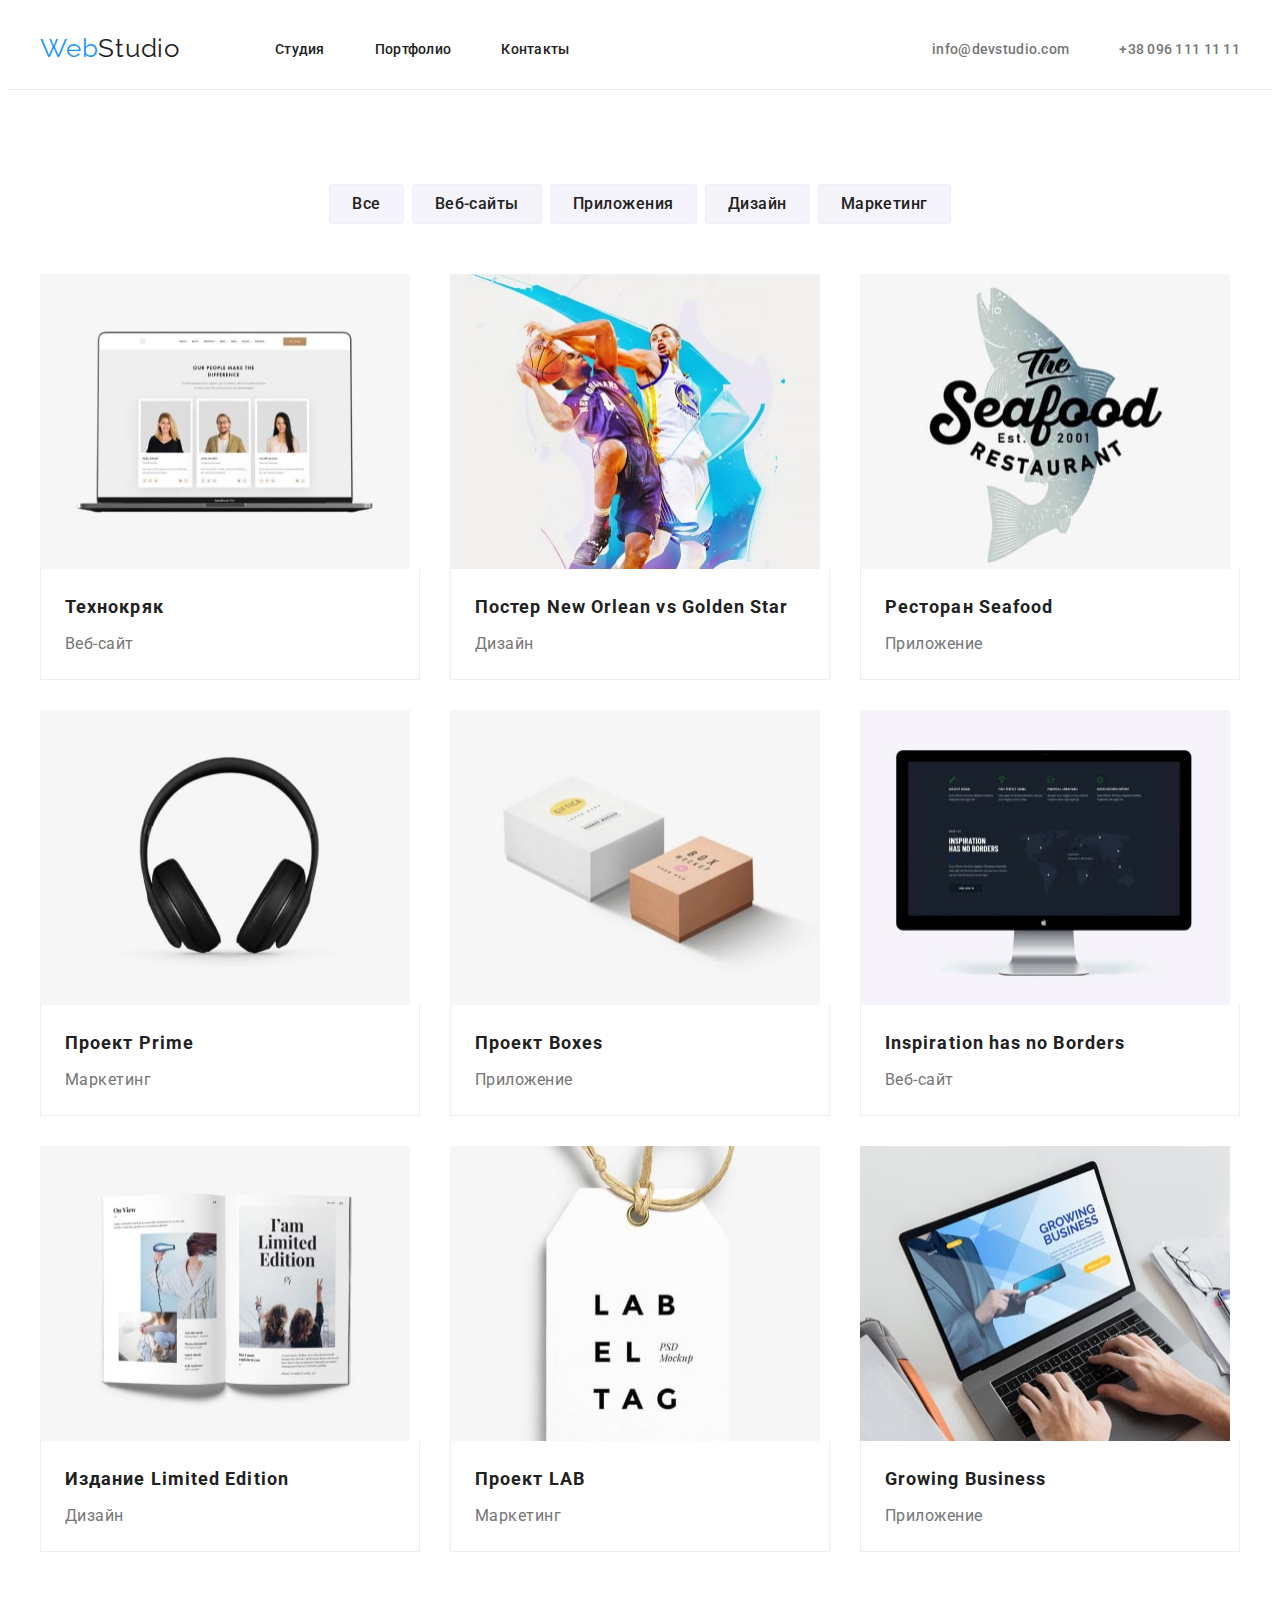
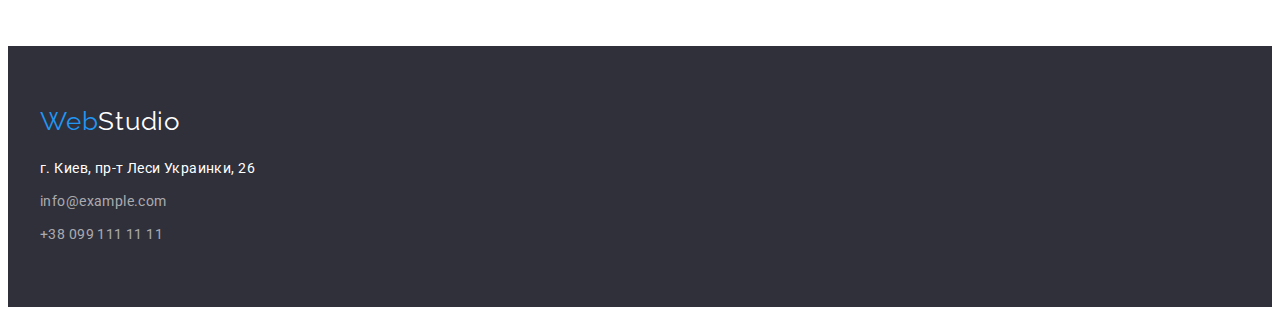
==== portfolio.html @ 19b89ba7 "Домашка 4. Начало" ====
<!DOCTYPE html>
<!--Главная 3-->
<html lang="ru">
<head>
    <meta charset="UTF-8">
    <meta http-equiv="X-UA-Compatible" content="IE=edge">
    <meta name="viewport" content="width=device-width, initial-scale=1.0">
    <title>Document</title>
    <link rel="preconnect" href="https://fonts.googleapis.com">
    <link rel="preconnect" href="https://fonts.gstatic.com" crossorigin>
    <link href="https://fonts.googleapis.com/css2?family=Raleway:wght@700&family=Roboto:wght@400;500;700;900&display=swap" rel="stylesheet">
    <link rel="stylesheet" href="https://cdnjs.cloudflare.com/ajax/libs/modern-normalize/1.1.0/modern-normalize.min.css" integrity="sha512-wpPYUAdjBVSE4KJnH1VR1HeZfpl1ub8YT/NKx4PuQ5NmX2tKuGu6U/JRp5y+Y8XG2tV+wKQpNHVUX03MfMFn9Q==" crossorigin="anonymous" referrerpolicy="no-referrer" />
    <link rel="stylesheet" href="./css/style.css"/>
</head>  
<body>
    <header class="header">
        <div class="container header-container">
            <!-- section-nav -->
            <nav class="header-nav">
                <a href="./index.html" lang="en" class="logo link">Web<span class="logo-black">Studio</span></a>
                <ul class="header-list list">
                    <li class="header-item">
                        <a class="header-link link" href="">Студия</a></li>
                    <li class="header-item">
                        <a class="header-link link" href="./portfolio.html">Портфолио</a></li>
                    <li class="header-item">
                        <a class="header-link link" href="">Контакты</a></li>
                </ul>
            </nav>
            <ul class="header-contacts list">
                <li><a class="header-mail link" href="mailto:info@devstudio.com">info@devstudio.com</a></li>
                <li><a class="header-phone link" href="tel:+380961111111">+38 096 111 11 11</a></li>
            </ul>
        </div>
           
        
    </header>
    <main>
        <section class="works section">
            <div class="container works-section">
                <h1 class="works-title visually-hidden">Наши работы</h1>
                <ul class="works-filters list">
                <li class="works-filter"><button type="button" class="work-button">Все</button></li>
                <li class="works-filter"><button type="button" class="work-button">Веб-сайты</button></li>
                <li class="works-filter"><button type="button" class="work-button">Приложения</button></li>
                <li class="works-filter"><button type="button" class="work-button">Дизайн</button></li>
                <li class="works-filter"><button type="button" class="work-button">Маркетинг</button></li>
            </ul>
            <ul class="works-list list">
                <li class="works-item">
                    <img src="./images/our-work/work1.jpg" alt="Три сотрудника" width="370" height="295">
                    <div class="work-signature">
                        <h2 class="works-project">Технокряк</h2>
                        <p class="works-discription">Веб-сайт</p>
                    </div>
                </li>
                <li class="works-item">
                    <img src="./images/our-work/work2.jpg" alt="Два баскетболиста" width="370" height="295">
                    <div class="work-signature">
                        <h2 class="works-project">Постер <span lang="en">New Orlean vs Golden Star</span></h2>
                        <p class="works-discription">Дизайн</p>
                    </div>
                </li>
                <li class="works-item">
                    <img src="./images/our-work/work3.jpg" alt="Реклама Морская еда - нарисован лосось" width="370" height="295">
                    <div class="work-signature">
                        <h2 class="works-project">Ресторан <span lang="en">Seafood</span></h2>
                        <p class="works-discription">Приложение</p>
                    </div>
                </li>
                <li class="works-item">
                    <img src="./images/our-work/work4.jpg" alt="Наушники" width="370" height="295">
                    <div class="work-signature">
                        <h2 class="works-project">Проект <span lang="en"></span>Prime</h2>
                        <p class="works-discription">Маркетинг</p>
                    </div>
                </li>
                <li class="works-item">
                    <img src="./images/our-work/work5.jpg" alt="Две коробочки" width="370" height="295">
                    <div class="work-signature">
                        <h2 class="works-project">Проект <span lang="en">Boxes</span></h2>
                        <p class="works-discription">Приложение</p>
                    </div>
                </li>
                <li class="works-item">
                    <img src="./images/our-work/work6.jpg" alt="Компьютер МАК" width="370" height="295">
                    <div class="work-signature">
                        <h2 lang="en" class="works-project">Inspiration has no Borders</h2>
                        <p class="works-discription">Веб-сайт</p>
                    </div>
                </li>
                <li class="works-item">
                    <img src="./images/our-work/work7.jpg" alt="Развернутая брошура" width="370" height="295">
                    <div class="work-signature">
                        <h2 class="works-project">Издание <span lang="en">Limited Edition</span></h2>
                        <p class="works-discription">Дизайн</p>
                    </div>
                </li>
                <li class="works-item">
                    <img src="./images/our-work/work8.jpg" alt="Бирка Лабель таг" width="370" height="295">
                    <div class="work-signature">
                        <h2 class="works-project">Проект <span lang="en">LAB</span></h2>
                        <p class="works-discription">Маркетинг</p>
                    </div>
                </li>
                <li class="works-item">
                    <img src="./images/our-work/work9.jpg" alt="Работает на ноутбуке" width="370" height="295">
                    <div class="work-signature">
                        <h2 lang="en" class="works-project">Growing Business</h2>
                        <p class="works-discription">Приложение</p>
                    </div>
                </li>    
            </ul>    
            </div>
            
        </section>
    </main>

    <!--footer-->
    <footer class="footer">
        <div class="container footer-section">
            <a href="./index.html" lang="en" class="logo link footer-logo">Web<span class="logo-white">Studio</span></a>
            <address class="footer-data">
                <ul class="footer-list list">
                    <li class="footer-item"><a href="https://goo.gl/maps/pQ1iqYw23tvZCVZEA" class="link footer-address">г. Киев, пр-т Леси Украинки, 26</a></li>
                    <li class="footer-item"><a href="mailto:info@example.com" class="footer-mail link">info@example.com</a></li>
                    <li class="footer-item"><a href="tel:+380991111111" class="footer-phone link">+38 099 111 11 11</a></li>
                </ul>
            </address>
        </div>
        
    </footer>

</body>
</html>
---- css/style.css ----
:root{
    --primary-text-color: #212121;
    --secondary-text-color:#757575;
    --accent-text-color: #2196F3;
}

address { all: initial; }


body {
    color: var(--primary-text-color);
    font-family: Roboto, sans-serif;
   }

.container{
    margin-left: auto;
    margin-right: auto;
    width: 1200px;
    padding-left: 15px;
    padding-right: 15px;  
}

.list{
    list-style: none;
}

.link{
    text-decoration: none;
}

h1,h2,h3,h4,h5,h6,p{
    margin-top: 0;
    margin-bottom: 0;
}

ul{
    margin-top: 0;
    margin-bottom: 0;
    padding-left: 0;
}

.section{
    padding-top: 94px;
    padding-bottom: 94px;
}

.section.no-padding{
    padding-top: 0;
    padding-bottom: 0;
}

.visually-hidden {
    position: absolute;
    width: 1px;
    height: 1px;
    margin: -1px;
    padding: 0;
    overflow: hidden;
    border: 0;
    clip: rect(0 0 0 0);
}

img{
    display: block;
    max-width: 100%;
}

/*---------------------header-----------------------*/
.header{
    border-bottom-width: 1px;
    border-bottom-style: solid;
    border-block-color: #ECECEC;

}

.header-container{
    display: flex;
    align-items: center;
    padding-top: 25px;
    padding-bottom: 25px;
}

.header-nav{
    display: flex;
    align-items: center;
}

.logo{
    color: var(--accent-text-color);
    font-family: Raleway, sans-serif;
    font-size: 26px;
    line-height: 1.19;
    letter-spacing: 0.03em;
    margin-right: 95px;
}

.logo-black{
    color: var(--primary-text-color);
}

.logo-white{
    color: #FFFFFF;
}

.header-list{
    display: flex;
}

.header-contacts{
    margin-left: auto;
    margin-right: 10;
    display: flex;
    align-items: center;
}   

.header-link{
    color: var(--primary-text-color);
    font-weight: 500;
    font-size: 14px;
    line-height: 1.14;
    letter-spacing: 0.02em;
}

.header-link:hover,
.header-link:focus {
    font-weight: 500;
    font-size: 14px;
    line-height: 1.14;
    letter-spacing: 0.02em;
    color: var(--accent-text-color);
}

.header-mail, .header-phone{
    font-weight: 500;
    font-size: 14px;
    line-height: 1.14;
    letter-spacing: 0.02em;
    color: var(--secondary-text-color);
    margin-left: 50px;
    white-space: nowrap;
}

.header-mail:hover, .header-phone:hover,
.header-mail:focus, .header-phone:focus{
    font-weight: 500;
    font-size: 14px;
    line-height: 1.14;
    letter-spacing: 0.02em;
    color: var(--accent-text-color);

}

.header-item:not(:last-child){
    margin-right: 50px;
}


/*-------------------section gero-----------------*/

.hero{
    width: 1600px;
    margin-left: auto;
    margin-right: auto;
    text-align: center;
    padding: 200px 0px;
    background-image: linear-gradient(
        rgba(47, 48, 58, 0.4),
        rgba(47, 48, 58, 0.4)
        ),
    url(../images/hero/hero-1.jpg);
    background-repeat: no-repeat;
    background-position: center;
    background-size: cover;
}

.hero-wall{
    background: #C4C4C4;

}

.hero-title{
    font-weight: 900;
    font-size: 44px;
    line-height: 1.36;
    letter-spacing: 0.06em;
    text-transform: uppercase;
    color: #FFFFFF;
    margin-bottom: 45px;
}

.hero-button{
    font-weight: bold;
    font-size: 16px;
    line-height: 1.88;
    letter-spacing: 0.06em;
    color: #FFFFFF;
    background-color: var(--accent-text-color);
    padding: 10px 32px;
    border-radius: 4px;
    text-align: center;
    min-width: 200px;
}

.hero-button:focus, .hero-button:hover{
    color: var(--accent-text-color);
    background-color: #ffffff;
}

/*-------------------advantage-----------------*/


.advantage-title{
    line-height: 42px;
    letter-spacing: 0.03em;

}

.advantage-topic{
    font-weight: bold;
    font-size: 14px;
    line-height: 1.14;
    letter-spacing: 0.03em;
    text-transform: uppercase;
    color: var(--primary-text-color);
    margin-bottom: 10px;
}

.advantage-paragrph{
    font-weight: normal;
    font-size: 14px;
    line-height: 1.71;
    letter-spacing: 0.03em;
    color: var(--secondary-text-color);
}

.advantage-list{
    display: flex;
    justify-content: space-between;
}

.advantage-item{
    width: 270px;
}

/*-------------------do-----------------*/

.do{
    padding-top: 0;
}

.do-title{
    font-weight: bold;
    font-size: 36px;
    line-height: 1.17;
    text-align: center;
    letter-spacing: 0.03em;
    color: var(--primary-text-color);
    margin-bottom: 50px;
}

.do-list{
        font-size: 0px;
        display: flex;
        justify-content: space-between;

}


/*-------------------team-----------------*/

.team{
    background: #F5F4FA;
}

.team-item{
    background-color: #ffffff;
    box-shadow: #000000;
    width: 270px;
    height: 368px;
    border-radius: 0px 0px 4px 4px;
    box-shadow: 0px 1px 3px rgba(0, 0, 0, 0.12), 0px 1px 1px rgba(0, 0, 0, 0.14), 0px 2px 1px rgba(0, 0, 0, 0.2);
}

.team-title{
    font-weight: bold;
    font-size: 36px;
    line-height: 1.17;
    text-align: center;
    letter-spacing: 0.03em;
    color: var(--primary-text-color);
    margin-bottom: 50px;
}


.team-name{
    font-weight: 500;
    font-size: 16px;
    line-height: 1.19;
    text-align: center;
    letter-spacing: 0.03em;
    color: var(--primary-text-color);
    margin-bottom: 10px;
}

.team-position{
    font-weight: normal;
    font-size: 16px;
    line-height: 1.19;
    text-align: center;
    letter-spacing: 0.03em;
    color: var(--secondary-text-color);
}

.team-img{
    margin-bottom: 30px;
}

.team-list{
    display: flex;
    justify-content: space-between;
}

/*-------------------footer-----------------*/

.footer{
    background-color: #2F303A;
    display: flex;
    align-items: center;
    padding: 60px 0px;

    }

.footer-mail, .footer-phone, .footer-address{
    font-family: Roboto, sans-serif;
    font-weight: normal;
    font-size: 14px;
    line-height: 1.71;
    letter-spacing: 0.03em;
    color: rgba(255, 255, 255, 0.6);
}

.footer-address{
    color: #FFFFFF;
}

.footer-mail:hover, .footer-phone:hover, .footer-address:hover,
.footer-mail:focus, .footer-phone:focus, .footer-address:focus{
    font-weight: normal;
    font-size: 14px;
    line-height: 1.71;
    letter-spacing: 0.03em;
    color: var(--accent-text-color);
}

.footer-logo{
    margin-bottom: 20px;
    display: block;
}

.footer-item:not(:last-child){
    margin-bottom: 9px;
}

.footer-section{
}

/*=+=+=+=+=+=+=+=+=+= portfolio =+=+=+=+=+=+=+=+=*/

/*-------------------works-----------------*/


.works-title{
    font-weight: normal;
    line-height: 1.71;
    letter-spacing: 0.03em;
}

.work-button{
    font-family: Roboto;
    font-style: normal;
    font-weight: 500;
    font-size: 16px;
    line-height: 1.63;
    text-align: center;
    letter-spacing: 0.03em;
    color: var(--primary-text-color); 
    padding: 6px 22px; 
    background: #F5F4FA;
    border-radius: 4px;
    border: 1px solid rgba(0, 0, 0, 0.02);
}

.work-button:hover, .work-button:focus{
    color: #ffffff;
    background-color: var(--accent-text-color);
}

.works-filters{
    display: flex;
    justify-content: center;
    margin-bottom: 50px;
}

.works-filter:not(:last-child){
    margin-right: 8px;
}

.works-project{
    font-weight: bold;
    font-size: 18px;
    line-height: 2;
    letter-spacing: 0.06em;
    color: var(--primary-text-color);
    margin-bottom: 4px;
   }

.works-discription{
    font-weight: normal;
    font-size: 16px;
    line-height: 1.88;
    letter-spacing: 0.03em;
    color: var(--secondary-text-color);
    }

.works-list{
    display: flex;
    flex-wrap: wrap;
}

.works-item{
    width: calc((100% - 60px) / 3);
    margin-right: 30px;
}

.works-item:hover, .works-item:focus{
    box-shadow: 0px 1px 1px rgba(0, 0, 0, 0.12), 0px 4px 4px rgba(0, 0, 0, 0.06), 1px 4px 6px rgba(0, 0, 0, 0.16);
}

.works-item:nth-child(3n){
    margin-right: 0;
}

.works-item:not(:nth-last-child(-n + 3)){
    margin-bottom: 30px;
}

.work-signature{
    padding-top: 20px;
    padding-bottom: 20px;
    padding-left: 24px;
    padding-right: auto;
    border: 1px solid #eeeeee;
    border-top: none;
}


border-bottom-width: 1px;
border-bottom-style: solid;
border-block-color: #ECECEC;
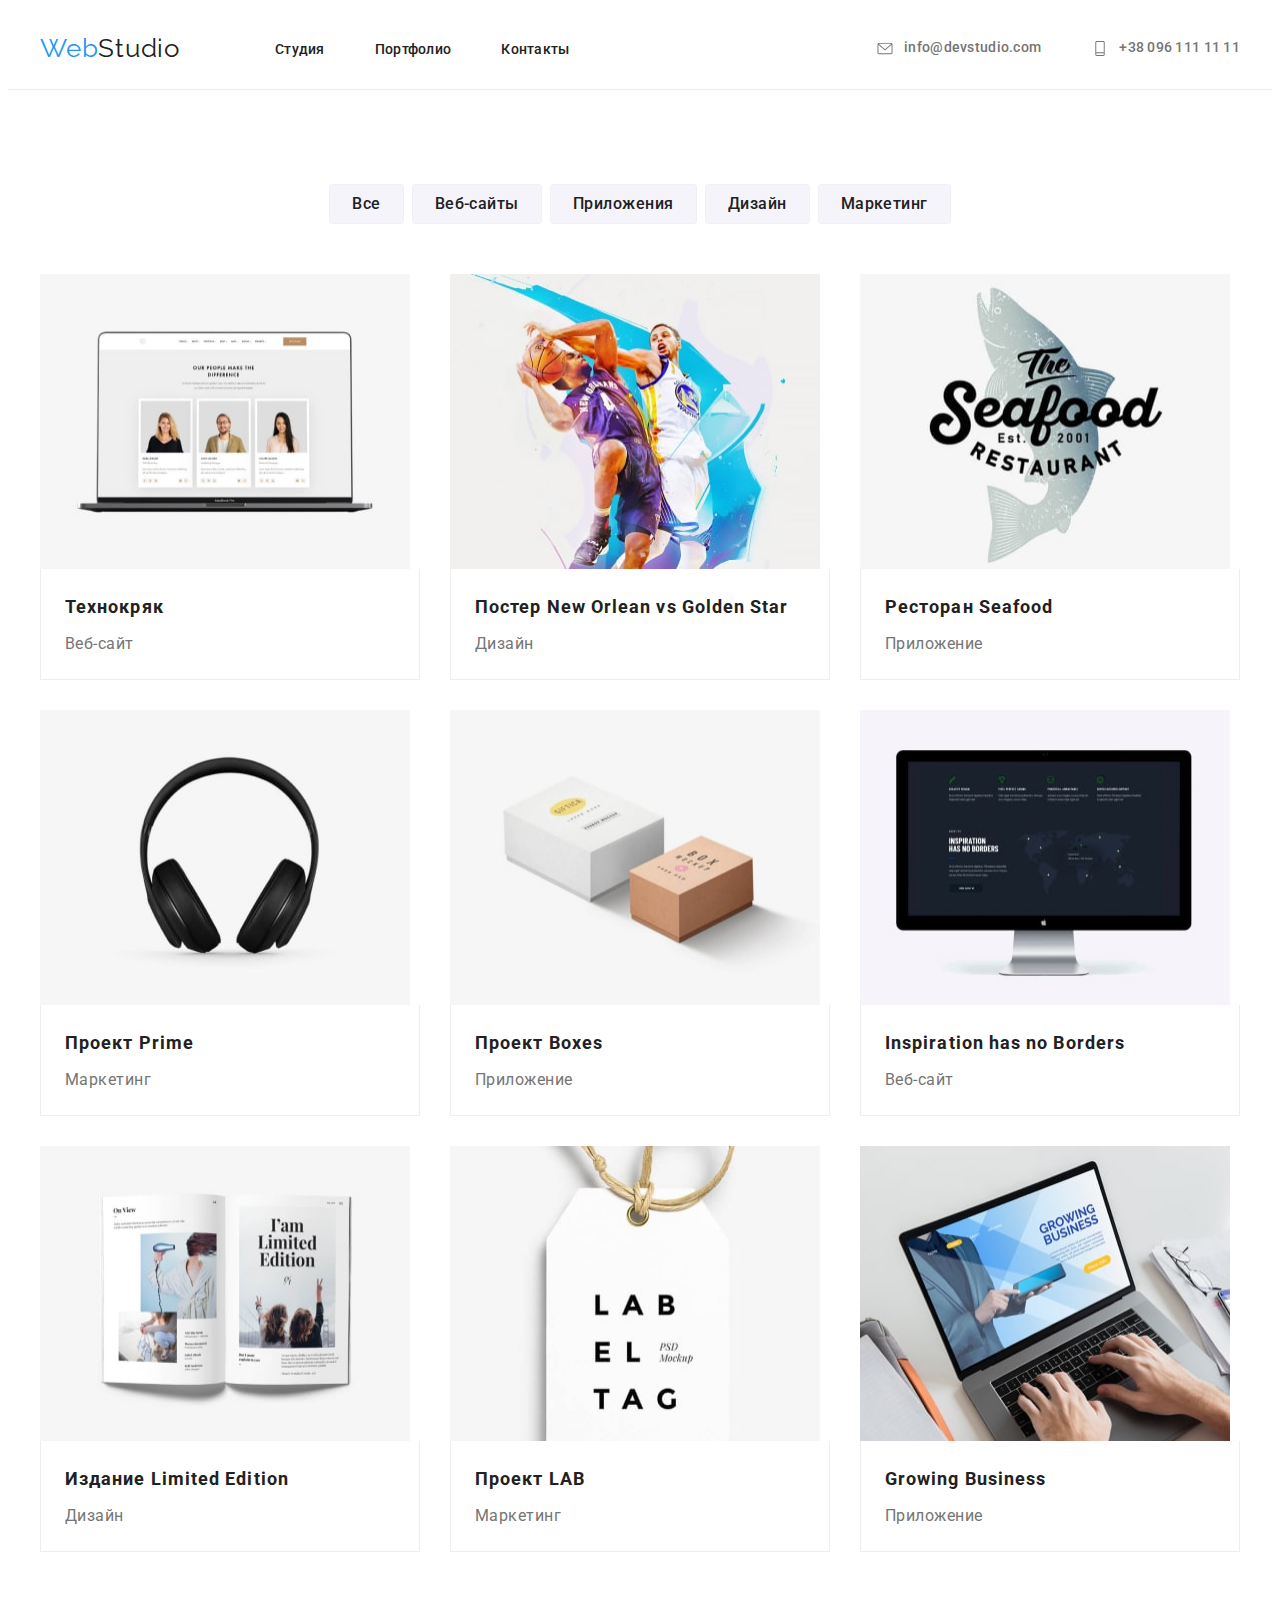
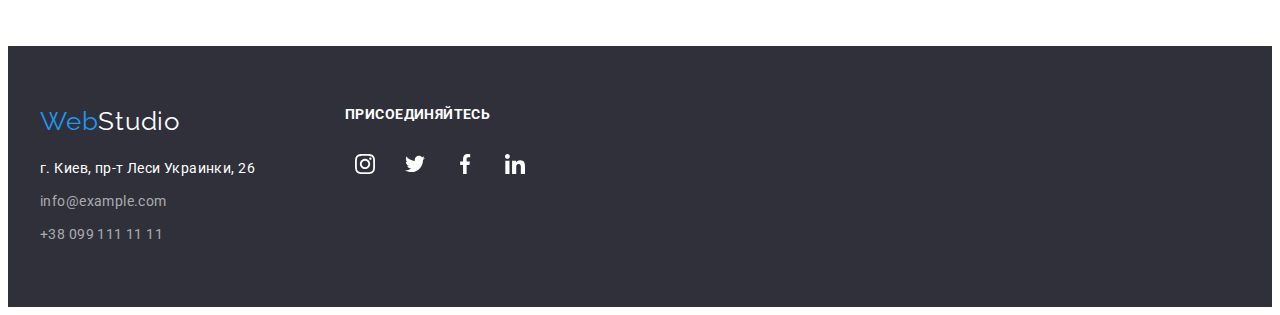
==== commit acba8b85: "основная работа выполнена" ====
--- a/portfolio.html
+++ b/portfolio.html
@@ -17,23 +17,48 @@
         <div class="container header-container">
             <!-- section-nav -->
             <nav class="header-nav">
-                <a href="./index.html" lang="en" class="logo link">Web<span class="logo-black">Studio</span></a>
+                <a href="./index.html" lang="en" class="logo link"
+                    >Web<span class="logo-black">Studio</span></a
+                >
                 <ul class="header-list list">
                     <li class="header-item">
-                        <a class="header-link link" href="">Студия</a></li>
+                        <a class="header-link link" href="">Студия</a>
+                    </li>
                     <li class="header-item">
-                        <a class="header-link link" href="./portfolio.html">Портфолио</a></li>
+                        <a class="header-link link" href="./portfolio.html"
+                            >Портфолио</a
+                        >
+                    </li>
                     <li class="header-item">
-                        <a class="header-link link" href="">Контакты</a></li>
+                        <a class="header-link link" href="">Контакты</a>
+                    </li>
                 </ul>
             </nav>
             <ul class="header-contacts list">
-                <li><a class="header-mail link" href="mailto:info@devstudio.com">info@devstudio.com</a></li>
-                <li><a class="header-phone link" href="tel:+380961111111">+38 096 111 11 11</a></li>
+                <li class="contact-list">
+                    <a
+                        class="header-mail link"
+                        href="mailto:info@devstudio.com">
+                        <svg class="header-icon">
+                            <use
+                                href="./images/sprite.svg#icon-mailto"
+                            ></use>
+                        </svg>
+                        <div class="link-text">info@devstudio.com</div> 
+                    </a>
+                </li>
+                <li class="contact-list">
+                    <a class="header-phone link" href="tel:+380961111111">
+                        <svg class="header-icon">
+                            <use
+                                href="./images/sprite.svg#icon-phone"
+                            ></use>
+                        </svg>
+                        <div class="link-text">+38 096 111 11 11</div>
+                    </a>
+                </li>
             </ul>
         </div>
-           
-        
     </header>
     <main>
         <section class="works section">
@@ -119,16 +144,81 @@
     <!--footer-->
     <footer class="footer">
         <div class="container footer-section">
-            <a href="./index.html" lang="en" class="logo link footer-logo">Web<span class="logo-white">Studio</span></a>
-            <address class="footer-data">
-                <ul class="footer-list list">
-                    <li class="footer-item"><a href="https://goo.gl/maps/pQ1iqYw23tvZCVZEA" class="link footer-address">г. Киев, пр-т Леси Украинки, 26</a></li>
-                    <li class="footer-item"><a href="mailto:info@example.com" class="footer-mail link">info@example.com</a></li>
-                    <li class="footer-item"><a href="tel:+380991111111" class="footer-phone link">+38 099 111 11 11</a></li>
+            <div>
+                <a
+                    href="./index.html"
+                    lang="en"
+                    class="logo link footer-logo"
+                    >Web<span class="logo-white">Studio</span></a
+                >
+                <address class="footer-data">
+                    <ul class="footer-list list">
+                        <li class="footer-item">
+                            <a
+                                href="https://goo.gl/maps/pQ1iqYw23tvZCVZEA"
+                                class="link footer-address"
+                                >г. Киев, пр-т Леси Украинки, 26</a
+                            >
+                        </li>
+                        <li class="footer-item">
+                            <a
+                                href="mailto:info@example.com"
+                                class="footer-mail link"
+                                >info@example.com</a
+                            >
+                        </li>
+                        <li class="footer-item">
+                            <a
+                                href="tel:+380991111111"
+                                class="footer-phone link"
+                                >+38 099 111 11 11</a
+                            >
+                        </li>
+                    </ul>
+                </address>
+            </div>
+            <div class="social">
+                <p class="social-title">Присоединяйтесь</p>
+                <ul class="team-icons list">
+                    <li class="team-zone-icon">
+                        <a href="" class="team-link link">
+                            <svg class="team-icon">
+                                <use
+                                    href="./images/sprite.svg#icon-instagram"
+                                ></use>
+                            </svg>
+                        </a>
+                    </li>
+                    <li class="team-zone-icon">
+                        <a href="" class="team-link link">
+                            <svg class="team-icon">
+                                <use
+                                    href="./images/sprite.svg#icon-twitter"
+                                ></use>
+                            </svg>
+                        </a>
+                    </li>
+                    <li class="team-zone-icon">
+                        <a href="" class="team-link link">
+                            <svg class="team-icon">
+                                <use
+                                    href="./images/sprite.svg#icon-facebook"
+                                ></use>
+                            </svg>
+                        </a>
+                    </li>
+                    <li class="team-zone-icon">
+                        <a href="" class="team-link link">
+                            <svg class="team-icon">
+                                <use
+                                    href="./images/sprite.svg#icon-linkedin"
+                                ></use>
+                            </svg>
+                        </a>
+                    </li>
                 </ul>
-            </address>
+            </div>
         </div>
-        
     </footer>
 
 </body>
--- a/css/style.css
+++ b/css/style.css
@@ -1,50 +1,57 @@
-:root{
+:root {
     --primary-text-color: #212121;
-    --secondary-text-color:#757575;
-    --accent-text-color: #2196F3;
-}
-
-address { all: initial; }
-
+    --secondary-text-color: #757575;
+    --accent-text-color: #2196f3;
+}
+
+address {
+    all: initial;
+}
 
 body {
     color: var(--primary-text-color);
     font-family: Roboto, sans-serif;
-   }
-
-.container{
+}
+
+.container {
     margin-left: auto;
     margin-right: auto;
     width: 1200px;
     padding-left: 15px;
-    padding-right: 15px;  
-}
-
-.list{
+    padding-right: 15px;
+}
+
+.list {
     list-style: none;
 }
 
-.link{
+.link {
     text-decoration: none;
 }
 
-h1,h2,h3,h4,h5,h6,p{
+h1,
+h2,
+h3,
+h4,
+h5,
+h6,
+p {
     margin-top: 0;
     margin-bottom: 0;
 }
 
-ul{
+ul {
     margin-top: 0;
     margin-bottom: 0;
     padding-left: 0;
 }
 
-.section{
+.section {
     padding-top: 94px;
     padding-bottom: 94px;
 }
 
-.section.no-padding{
+.section.no-padding {
     padding-top: 0;
     padding-bottom: 0;
 }
@@ -60,32 +67,31 @@
     clip: rect(0 0 0 0);
 }
 
-img{
+img {
     display: block;
     max-width: 100%;
 }
 
 /*---------------------header-----------------------*/
-.header{
+.header {
     border-bottom-width: 1px;
     border-bottom-style: solid;
-    border-block-color: #ECECEC;
-
-}
-
-.header-container{
+    border-block-color: #ececec;
+}
+
+.header-container {
     display: flex;
     align-items: center;
     padding-top: 25px;
     padding-bottom: 25px;
 }
 
-.header-nav{
-    display: flex;
-    align-items: center;
-}
-
-.logo{
+.header-nav {
+    display: flex;
+    align-items: center;
+}
+
+.logo {
     color: var(--accent-text-color);
     font-family: Raleway, sans-serif;
     font-size: 26px;
@@ -94,26 +100,26 @@
     margin-right: 95px;
 }
 
-.logo-black{
-    color: var(--primary-text-color);
-}
-
-.logo-white{
-    color: #FFFFFF;
-}
-
-.header-list{
-    display: flex;
-}
-
-.header-contacts{
+.logo-black {
+    color: var(--primary-text-color);
+}
+
+.logo-white {
+    color: #ffffff;
+}
+
+.header-list {
+    display: flex;
+}
+
+.header-contacts {
     margin-left: auto;
     margin-right: 10;
     display: flex;
     align-items: center;
-}   
-
-.header-link{
+}
+
+.header-link {
     color: var(--primary-text-color);
     font-weight: 500;
     font-size: 14px;
@@ -130,7 +136,18 @@
     color: var(--accent-text-color);
 }
 
-.header-mail, .header-phone{
+.header-mail{
+    display: flex;
+    align-items: flex-end;
+}
+
+.header-phone{
+    display: flex;
+    align-items: flex-end;
+}
+
+.header-mail,
+.header-phone {
     font-weight: 500;
     font-size: 14px;
     line-height: 1.14;
@@ -140,82 +157,129 @@
     white-space: nowrap;
 }
 
-.header-mail:hover, .header-phone:hover,
-.header-mail:focus, .header-phone:focus{
+/* .header-mail::before {
+  display: inline-block;
+  width: 20px;
+  height: 20px;
+  background-color: violet;
+  content: "";
+  background-image: url(./images/sprite.svg#icon-brand);
+  background-image: url('sprite.svg#icon-brand');
+  background-image: url('vector.svg#fragment'); 
+
+}
+
+ .header-contacts::before{
+    width: 100px;
+    height: 100px;
+    background-color: violet;
+    content: "";
+    background-image: url("../images/sprite.svg#icon-phone");
+    background-size: contain;
+
+} */
+
+.header-mail:hover,
+.header-phone:hover,
+.header-mail:focus,
+.header-phone:focus,
+.header-mail:hover {
     font-weight: 500;
     font-size: 14px;
     line-height: 1.14;
     letter-spacing: 0.02em;
     color: var(--accent-text-color);
-
-}
-
-.header-item:not(:last-child){
+}
+
+.header-icon {
+    /* display: inline-block; */
+    fill: currentColor;
+    width: 18px;
+    height: 15px;
+    margin-right: 10px;
+}
+
+.header-icon use{
+}
+
+.header-item:not(:last-child) {
     margin-right: 50px;
 }
 
-
 /*-------------------section gero-----------------*/
 
-.hero{
+.hero {
     width: 1600px;
     margin-left: auto;
     margin-right: auto;
     text-align: center;
     padding: 200px 0px;
     background-image: linear-gradient(
-        rgba(47, 48, 58, 0.4),
-        rgba(47, 48, 58, 0.4)
+            rgba(47, 48, 58, 0.4),
+            rgba(47, 48, 58, 0.4)
         ),
-    url(../images/hero/hero-1.jpg);
+        url(../images/hero/hero-1.jpg);
     background-repeat: no-repeat;
     background-position: center;
     background-size: cover;
 }
 
-.hero-wall{
-    background: #C4C4C4;
-
-}
-
-.hero-title{
+.hero-wall {
+    background: #c4c4c4;
+}
+
+.hero-title {
     font-weight: 900;
     font-size: 44px;
     line-height: 1.36;
     letter-spacing: 0.06em;
     text-transform: uppercase;
-    color: #FFFFFF;
+    color: #ffffff;
     margin-bottom: 45px;
 }
 
-.hero-button{
+.hero-button {
     font-weight: bold;
     font-size: 16px;
     line-height: 1.88;
     letter-spacing: 0.06em;
-    color: #FFFFFF;
+    color: #ffffff;
     background-color: var(--accent-text-color);
     padding: 10px 32px;
     border-radius: 4px;
-    text-align: center;
     min-width: 200px;
 }
 
-.hero-button:focus, .hero-button:hover{
+.hero-button:focus,
+.hero-button:hover {
     color: var(--accent-text-color);
     background-color: #ffffff;
 }
 
 /*-------------------advantage-----------------*/
 
-
-.advantage-title{
+.advantage-pictures {
+    display: block;
+    width: 70px;
+    height: 70px;
+}
+
+.advantage-picture-zone {
+    width: 270px;
+    height: 120px;
+    display: flex;
+    background: #f5f4fa;
+    align-items: center;
+    justify-content: center;
+    margin-bottom: 30px;
+}
+
+.advantage-title {
     line-height: 42px;
     letter-spacing: 0.03em;
-
-}
-
-.advantage-topic{
+}
+
+.advantage-topic {
     font-weight: bold;
     font-size: 14px;
     line-height: 1.14;
@@ -225,7 +289,7 @@
     margin-bottom: 10px;
 }
 
-.advantage-paragrph{
+.advantage-paragrph {
     font-weight: normal;
     font-size: 14px;
     line-height: 1.71;
@@ -233,22 +297,23 @@
     color: var(--secondary-text-color);
 }
 
-.advantage-list{
+.advantage-list {
     display: flex;
     justify-content: space-between;
 }
 
-.advantage-item{
+.advantage-item {
     width: 270px;
+    display: block;
 }
 
 /*-------------------do-----------------*/
 
-.do{
+.do {
     padding-top: 0;
 }
 
-.do-title{
+.do-title {
     font-weight: bold;
     font-size: 36px;
     line-height: 1.17;
@@ -258,30 +323,27 @@
     margin-bottom: 50px;
 }
 
-.do-list{
-        font-size: 0px;
-        display: flex;
-        justify-content: space-between;
-
-}
-
+.do-list {
+    display: flex;
+    justify-content: space-between;
+}
 
 /*-------------------team-----------------*/
 
-.team{
-    background: #F5F4FA;
-}
-
-.team-item{
+.team {
+    background: #f5f4fa;
+}
+
+.team-item {
     background-color: #ffffff;
     box-shadow: #000000;
     width: 270px;
-    height: 368px;
     border-radius: 0px 0px 4px 4px;
-    box-shadow: 0px 1px 3px rgba(0, 0, 0, 0.12), 0px 1px 1px rgba(0, 0, 0, 0.14), 0px 2px 1px rgba(0, 0, 0, 0.2);
-}
-
-.team-title{
+    box-shadow: 0px 1px 3px rgba(0, 0, 0, 0.12), 0px 1px 1px rgba(0, 0, 0, 0.14),
+        0px 2px 1px rgba(0, 0, 0, 0.2);
+}
+
+.team-title {
     font-weight: bold;
     font-size: 36px;
     line-height: 1.17;
@@ -291,8 +353,7 @@
     margin-bottom: 50px;
 }
 
-
-.team-name{
+.team-name {
     font-weight: 500;
     font-size: 16px;
     line-height: 1.19;
@@ -302,35 +363,115 @@
     margin-bottom: 10px;
 }
 
-.team-position{
+.team-position {
     font-weight: normal;
     font-size: 16px;
     line-height: 1.19;
     text-align: center;
     letter-spacing: 0.03em;
     color: var(--secondary-text-color);
-}
-
-.team-img{
+    margin-bottom: 16px;
+}
+
+.team-img {
     margin-bottom: 30px;
 }
 
-.team-list{
+.team-list {
     display: flex;
     justify-content: space-between;
 }
 
+.team-icons {
+    display: flex;
+    justify-content: center;
+    align-items: center;
+    margin-bottom: 30px;
+    height: 44px;
+}
+
+.team-zone-icon {
+    width: 40px;
+    height: 40px;
+}
+
+.team-link {
+    width: 100%;
+    height: 100%;
+    display: flex;
+    justify-content: center;
+    align-items: center;
+    border-radius: 50px;
+    /* background-color: tomato; */
+}
+
+.team-zone-icon:not(:last-child) {
+    margin-right: 10px;
+}
+
+.team-icon {
+    fill: #afb1b8;
+    width: 20px;
+    height: 20px;
+}
+
+.team-link:hover,
+.team-link:focus,
+.team-link:hover .team-icon,
+.team-link:focus .team-icon {
+    fill: #ffffff;
+    background-color: var(--accent-text-color);
+}
+
+/*-------------------klient-----------------*/
+
+.klient-title {
+    text-align: center;
+    margin-bottom: 50px;
+}
+
+.klient-list {
+    display: flex;
+    justify-content: space-between;
+}
+
+.klient-link {
+    display: block;
+    width: 170px;
+    height: 92px;
+    border: 1px solid #afb1b8;
+    box-sizing: border-box;
+    border-radius: 4px;
+    display: flex;
+    justify-content: center;
+    align-items: center;
+}
+
+.klient-link:hover,
+.klient-link:focus,
+.klient-link:hover use,
+.klient-link:focus use {
+    border: 1px solid #2196f3;
+    fill: #2196f3;
+}
+
+.klient-logo {
+    height: 46.7px;
+    fill: #afb1b8;
+}
+
 /*-------------------footer-----------------*/
 
-.footer{
-    background-color: #2F303A;
+.footer {
+    background-color: #2f303a;
     display: flex;
     align-items: center;
     padding: 60px 0px;
-
-    }
-
-.footer-mail, .footer-phone, .footer-address{
+}
+
+.footer-mail,
+.footer-phone,
+.footer-address {
     font-family: Roboto, sans-serif;
     font-weight: normal;
     font-size: 14px;
@@ -339,12 +480,16 @@
     color: rgba(255, 255, 255, 0.6);
 }
 
-.footer-address{
-    color: #FFFFFF;
-}
-
-.footer-mail:hover, .footer-phone:hover, .footer-address:hover,
-.footer-mail:focus, .footer-phone:focus, .footer-address:focus{
+.footer-address {
+    color: #ffffff;
+}
+
+.footer-mail:hover,
+.footer-phone:hover,
+.footer-address:hover,
+.footer-mail:focus,
+.footer-phone:focus,
+.footer-address:focus {
     font-weight: normal;
     font-size: 14px;
     line-height: 1.71;
@@ -352,30 +497,48 @@
     color: var(--accent-text-color);
 }
 
-.footer-logo{
+.footer-logo {
     margin-bottom: 20px;
     display: block;
 }
 
-.footer-item:not(:last-child){
+.footer-item:not(:last-child) {
     margin-bottom: 9px;
 }
 
-.footer-section{
+.footer-section {
+    display: flex;
+}
+
+.social {
+    margin-left: 70px;
+}
+
+.social-title {
+    font-weight: bold;
+    font-size: 14px;
+    line-height: 16px;
+    letter-spacing: 0.03em;
+    text-transform: uppercase;
+    color: #ffffff;
+    margin-bottom: 20px;
+}
+
+.social .team-icon {
+    fill: #ffffff;
 }
 
 /*=+=+=+=+=+=+=+=+=+= portfolio =+=+=+=+=+=+=+=+=*/
 
 /*-------------------works-----------------*/
 
-
-.works-title{
+.works-title {
     font-weight: normal;
     line-height: 1.71;
     letter-spacing: 0.03em;
 }
 
-.work-button{
+.work-button {
     font-family: Roboto;
     font-style: normal;
     font-weight: 500;
@@ -383,68 +546,71 @@
     line-height: 1.63;
     text-align: center;
     letter-spacing: 0.03em;
-    color: var(--primary-text-color); 
-    padding: 6px 22px; 
-    background: #F5F4FA;
+    color: var(--primary-text-color);
+    padding: 6px 22px;
+    background: #f5f4fa;
     border-radius: 4px;
     border: 1px solid rgba(0, 0, 0, 0.02);
 }
 
-.work-button:hover, .work-button:focus{
+.work-button:hover,
+.work-button:focus {
     color: #ffffff;
     background-color: var(--accent-text-color);
 }
 
-.works-filters{
+.works-filters {
     display: flex;
     justify-content: center;
     margin-bottom: 50px;
 }
 
-.works-filter:not(:last-child){
+.works-filter:not(:last-child) {
     margin-right: 8px;
 }
 
-.works-project{
+.works-project {
     font-weight: bold;
     font-size: 18px;
     line-height: 2;
     letter-spacing: 0.06em;
     color: var(--primary-text-color);
     margin-bottom: 4px;
-   }
-
-.works-discription{
+}
+
+.works-discription {
     font-weight: normal;
     font-size: 16px;
     line-height: 1.88;
     letter-spacing: 0.03em;
     color: var(--secondary-text-color);
-    }
-
-.works-list{
+}
+
+.works-list {
     display: flex;
     flex-wrap: wrap;
 }
 
-.works-item{
+.works-item {
     width: calc((100% - 60px) / 3);
     margin-right: 30px;
 }
 
-.works-item:hover, .works-item:focus{
-    box-shadow: 0px 1px 1px rgba(0, 0, 0, 0.12), 0px 4px 4px rgba(0, 0, 0, 0.06), 1px 4px 6px rgba(0, 0, 0, 0.16);
-}
-
-.works-item:nth-child(3n){
+.works-item:hover,
+.works-item:focus {
+    box-shadow: 0px 1px 1px rgba(0, 0, 0, 0.12), 0px 4px 4px rgba(0, 0, 0, 0.06),
+        1px 4px 6px rgba(0, 0, 0, 0.16);
+}
+
+.works-item:nth-child(3n) {
     margin-right: 0;
 }
 
-.works-item:not(:nth-last-child(-n + 3)){
+.works-item:not(:nth-last-child(-n + 3)) {
     margin-bottom: 30px;
 }
 
-.work-signature{
+.work-signature {
     padding-top: 20px;
     padding-bottom: 20px;
     padding-left: 24px;
@@ -453,7 +619,6 @@
     border-top: none;
 }
 
-
 border-bottom-width: 1px;
 border-bottom-style: solid;
-border-block-color: #ECECEC;+border-block-color: #ececec;
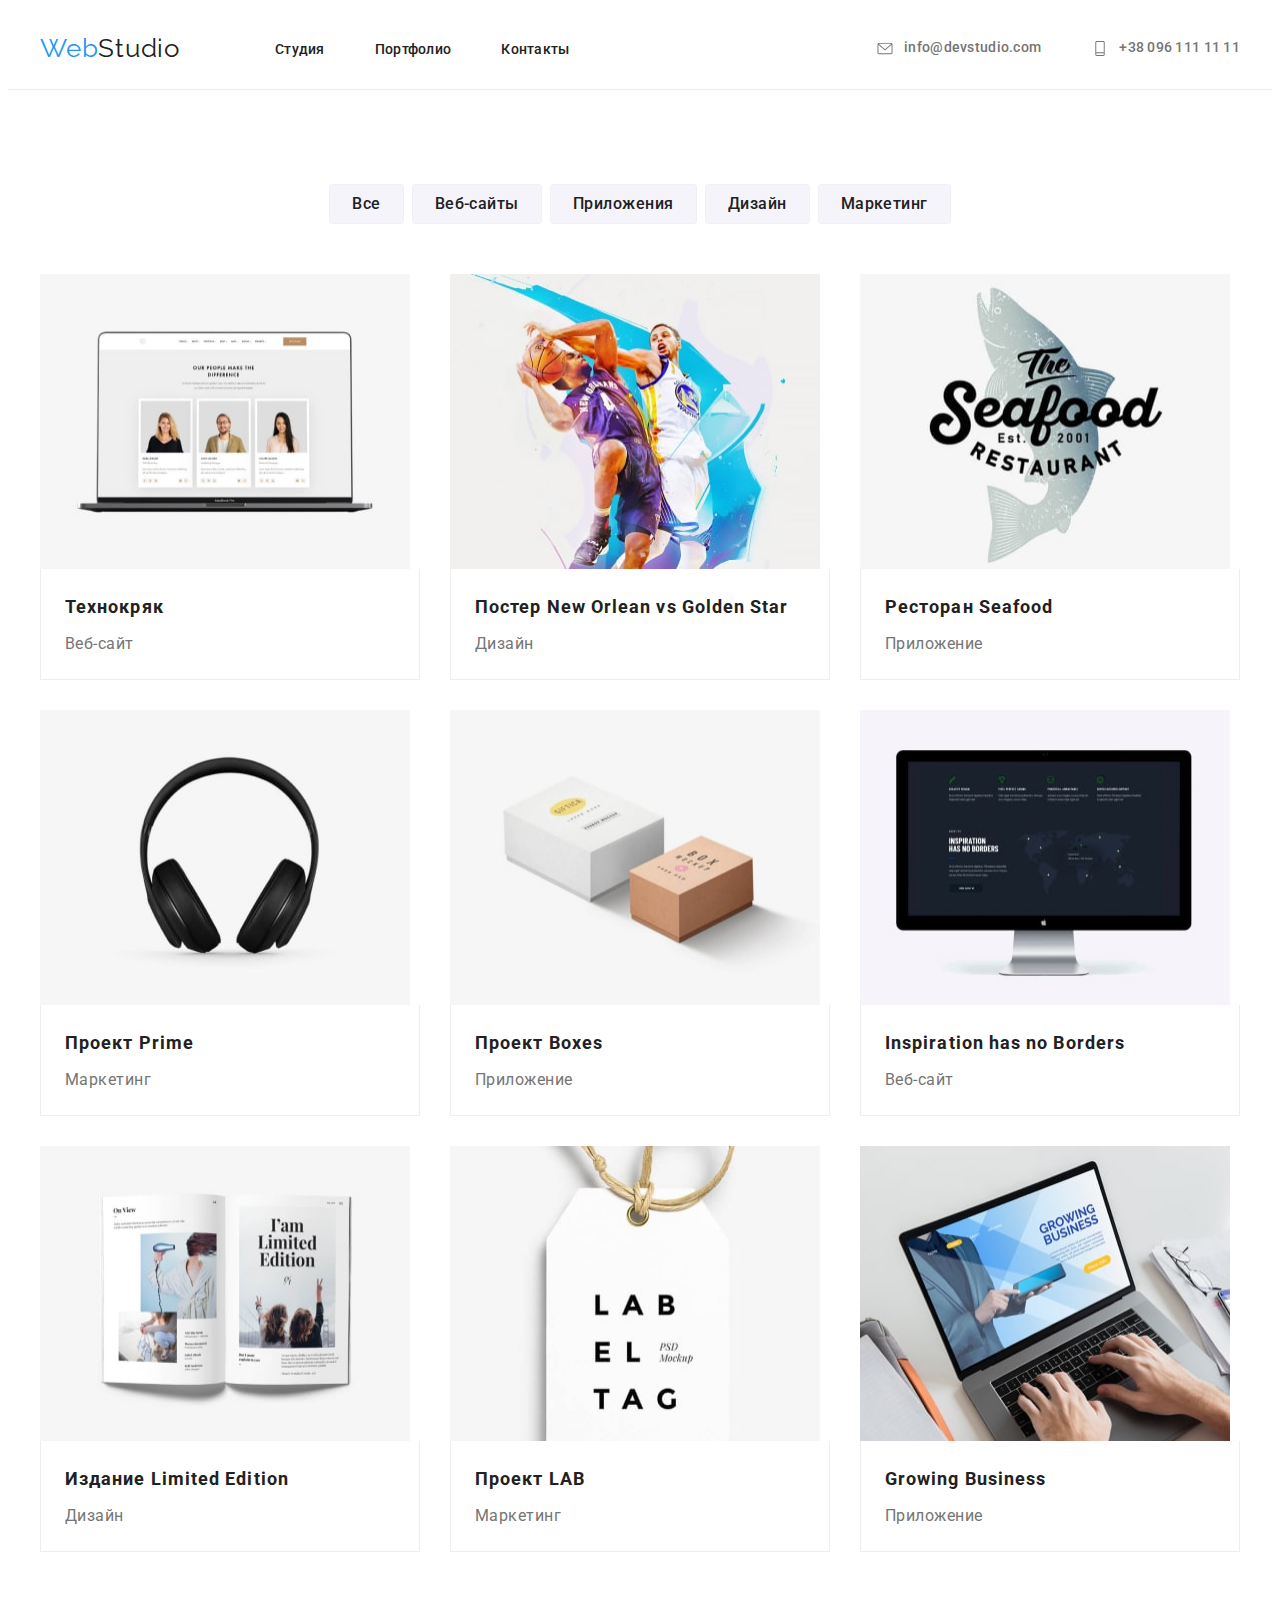
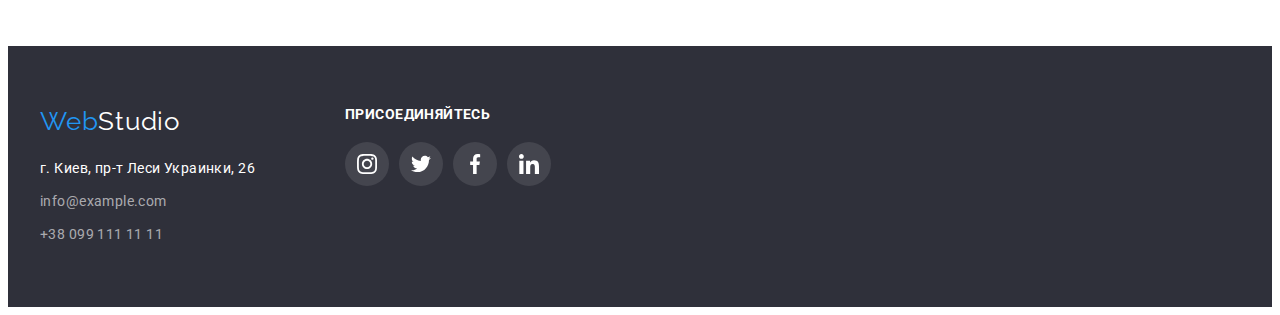
==== commit a1a2add5: "внесены правки" ====
--- a/portfolio.html
+++ b/portfolio.html
@@ -1,225 +1,318 @@
 <!DOCTYPE html>
 <!--Главная 3-->
 <html lang="ru">
-<head>
-    <meta charset="UTF-8">
-    <meta http-equiv="X-UA-Compatible" content="IE=edge">
-    <meta name="viewport" content="width=device-width, initial-scale=1.0">
-    <title>Document</title>
-    <link rel="preconnect" href="https://fonts.googleapis.com">
-    <link rel="preconnect" href="https://fonts.gstatic.com" crossorigin>
-    <link href="https://fonts.googleapis.com/css2?family=Raleway:wght@700&family=Roboto:wght@400;500;700;900&display=swap" rel="stylesheet">
-    <link rel="stylesheet" href="https://cdnjs.cloudflare.com/ajax/libs/modern-normalize/1.1.0/modern-normalize.min.css" integrity="sha512-wpPYUAdjBVSE4KJnH1VR1HeZfpl1ub8YT/NKx4PuQ5NmX2tKuGu6U/JRp5y+Y8XG2tV+wKQpNHVUX03MfMFn9Q==" crossorigin="anonymous" referrerpolicy="no-referrer" />
-    <link rel="stylesheet" href="./css/style.css"/>
-</head>  
-<body>
-    <header class="header">
-        <div class="container header-container">
-            <!-- section-nav -->
-            <nav class="header-nav">
-                <a href="./index.html" lang="en" class="logo link"
-                    >Web<span class="logo-black">Studio</span></a
-                >
-                <ul class="header-list list">
-                    <li class="header-item">
-                        <a class="header-link link" href="">Студия</a>
-                    </li>
-                    <li class="header-item">
-                        <a class="header-link link" href="./portfolio.html"
-                            >Портфолио</a
+    <head>
+        <meta charset="UTF-8" />
+        <meta http-equiv="X-UA-Compatible" content="IE=edge" />
+        <meta name="viewport" content="width=device-width, initial-scale=1.0" />
+        <title>Document</title>
+        <link rel="preconnect" href="https://fonts.googleapis.com" />
+        <link rel="preconnect" href="https://fonts.gstatic.com" crossorigin />
+        <link
+            href="https://fonts.googleapis.com/css2?family=Raleway:wght@700&family=Roboto:wght@400;500;700;900&display=swap"
+            rel="stylesheet"
+        />
+        <link
+            rel="stylesheet"
+            href="https://cdnjs.cloudflare.com/ajax/libs/modern-normalize/1.1.0/modern-normalize.min.css"
+            integrity="sha512-wpPYUAdjBVSE4KJnH1VR1HeZfpl1ub8YT/NKx4PuQ5NmX2tKuGu6U/JRp5y+Y8XG2tV+wKQpNHVUX03MfMFn9Q=="
+            crossorigin="anonymous"
+            referrerpolicy="no-referrer"
+        />
+        <link rel="stylesheet" href="./css/style.css" />
+    </head>
+    <body>
+        <header class="header">
+            <div class="container header-container">
+                <!-- section-nav -->
+                <nav class="header-nav">
+                    <a href="./index.html" lang="en" class="logo link"
+                        >Web<span class="logo-black">Studio</span></a
+                    >
+                    <ul class="header-list list">
+                        <li class="header-item">
+                            <a class="header-link link" href="./index.html">Студия</a>
+                        </li>
+                        <li class="header-item">
+                            <a class="header-link link" href="./portfolio.html"
+                                >Портфолио</a
+                            >
+                        </li>
+                        <li class="header-item">
+                            <a class="header-link link" href="">Контакты</a>
+                        </li>
+                    </ul>
+                </nav>
+                <ul class="header-contacts list">
+                    <li class="contact-list">
+                        <a
+                            class="header-mail link"
+                            href="mailto:info@devstudio.com"
                         >
-                    </li>
-                    <li class="header-item">
-                        <a class="header-link link" href="">Контакты</a>
-                    </li>
-                </ul>
-            </nav>
-            <ul class="header-contacts list">
-                <li class="contact-list">
-                    <a
-                        class="header-mail link"
-                        href="mailto:info@devstudio.com">
-                        <svg class="header-icon">
-                            <use
-                                href="./images/sprite.svg#icon-mailto"
-                            ></use>
-                        </svg>
-                        <div class="link-text">info@devstudio.com</div> 
-                    </a>
-                </li>
-                <li class="contact-list">
-                    <a class="header-phone link" href="tel:+380961111111">
-                        <svg class="header-icon">
-                            <use
-                                href="./images/sprite.svg#icon-phone"
-                            ></use>
-                        </svg>
-                        <div class="link-text">+38 096 111 11 11</div>
-                    </a>
-                </li>
-            </ul>
-        </div>
-    </header>
-    <main>
-        <section class="works section">
-            <div class="container works-section">
-                <h1 class="works-title visually-hidden">Наши работы</h1>
-                <ul class="works-filters list">
-                <li class="works-filter"><button type="button" class="work-button">Все</button></li>
-                <li class="works-filter"><button type="button" class="work-button">Веб-сайты</button></li>
-                <li class="works-filter"><button type="button" class="work-button">Приложения</button></li>
-                <li class="works-filter"><button type="button" class="work-button">Дизайн</button></li>
-                <li class="works-filter"><button type="button" class="work-button">Маркетинг</button></li>
-            </ul>
-            <ul class="works-list list">
-                <li class="works-item">
-                    <img src="./images/our-work/work1.jpg" alt="Три сотрудника" width="370" height="295">
-                    <div class="work-signature">
-                        <h2 class="works-project">Технокряк</h2>
-                        <p class="works-discription">Веб-сайт</p>
-                    </div>
-                </li>
-                <li class="works-item">
-                    <img src="./images/our-work/work2.jpg" alt="Два баскетболиста" width="370" height="295">
-                    <div class="work-signature">
-                        <h2 class="works-project">Постер <span lang="en">New Orlean vs Golden Star</span></h2>
-                        <p class="works-discription">Дизайн</p>
-                    </div>
-                </li>
-                <li class="works-item">
-                    <img src="./images/our-work/work3.jpg" alt="Реклама Морская еда - нарисован лосось" width="370" height="295">
-                    <div class="work-signature">
-                        <h2 class="works-project">Ресторан <span lang="en">Seafood</span></h2>
-                        <p class="works-discription">Приложение</p>
-                    </div>
-                </li>
-                <li class="works-item">
-                    <img src="./images/our-work/work4.jpg" alt="Наушники" width="370" height="295">
-                    <div class="work-signature">
-                        <h2 class="works-project">Проект <span lang="en"></span>Prime</h2>
-                        <p class="works-discription">Маркетинг</p>
-                    </div>
-                </li>
-                <li class="works-item">
-                    <img src="./images/our-work/work5.jpg" alt="Две коробочки" width="370" height="295">
-                    <div class="work-signature">
-                        <h2 class="works-project">Проект <span lang="en">Boxes</span></h2>
-                        <p class="works-discription">Приложение</p>
-                    </div>
-                </li>
-                <li class="works-item">
-                    <img src="./images/our-work/work6.jpg" alt="Компьютер МАК" width="370" height="295">
-                    <div class="work-signature">
-                        <h2 lang="en" class="works-project">Inspiration has no Borders</h2>
-                        <p class="works-discription">Веб-сайт</p>
-                    </div>
-                </li>
-                <li class="works-item">
-                    <img src="./images/our-work/work7.jpg" alt="Развернутая брошура" width="370" height="295">
-                    <div class="work-signature">
-                        <h2 class="works-project">Издание <span lang="en">Limited Edition</span></h2>
-                        <p class="works-discription">Дизайн</p>
-                    </div>
-                </li>
-                <li class="works-item">
-                    <img src="./images/our-work/work8.jpg" alt="Бирка Лабель таг" width="370" height="295">
-                    <div class="work-signature">
-                        <h2 class="works-project">Проект <span lang="en">LAB</span></h2>
-                        <p class="works-discription">Маркетинг</p>
-                    </div>
-                </li>
-                <li class="works-item">
-                    <img src="./images/our-work/work9.jpg" alt="Работает на ноутбуке" width="370" height="295">
-                    <div class="work-signature">
-                        <h2 lang="en" class="works-project">Growing Business</h2>
-                        <p class="works-discription">Приложение</p>
-                    </div>
-                </li>    
-            </ul>    
-            </div>
-            
-        </section>
-    </main>
-
-    <!--footer-->
-    <footer class="footer">
-        <div class="container footer-section">
-            <div>
-                <a
-                    href="./index.html"
-                    lang="en"
-                    class="logo link footer-logo"
-                    >Web<span class="logo-white">Studio</span></a
-                >
-                <address class="footer-data">
-                    <ul class="footer-list list">
-                        <li class="footer-item">
-                            <a
-                                href="https://goo.gl/maps/pQ1iqYw23tvZCVZEA"
-                                class="link footer-address"
-                                >г. Киев, пр-т Леси Украинки, 26</a
-                            >
-                        </li>
-                        <li class="footer-item">
-                            <a
-                                href="mailto:info@example.com"
-                                class="footer-mail link"
-                                >info@example.com</a
-                            >
-                        </li>
-                        <li class="footer-item">
-                            <a
-                                href="tel:+380991111111"
-                                class="footer-phone link"
-                                >+38 099 111 11 11</a
-                            >
-                        </li>
-                    </ul>
-                </address>
-            </div>
-            <div class="social">
-                <p class="social-title">Присоединяйтесь</p>
-                <ul class="team-icons list">
-                    <li class="team-zone-icon">
-                        <a href="" class="team-link link">
-                            <svg class="team-icon">
+                            <svg class="header-icon">
                                 <use
-                                    href="./images/sprite.svg#icon-instagram"
+                                    href="./images/sprite.svg#icon-mailto"
                                 ></use>
                             </svg>
+                            <div class="link-text">info@devstudio.com</div>
                         </a>
                     </li>
-                    <li class="team-zone-icon">
-                        <a href="" class="team-link link">
-                            <svg class="team-icon">
+                    <li class="contact-list">
+                        <a class="header-phone link" href="tel:+380961111111">
+                            <svg class="header-icon">
                                 <use
-                                    href="./images/sprite.svg#icon-twitter"
+                                    href="./images/sprite.svg#icon-phone"
                                 ></use>
                             </svg>
-                        </a>
-                    </li>
-                    <li class="team-zone-icon">
-                        <a href="" class="team-link link">
-                            <svg class="team-icon">
-                                <use
-                                    href="./images/sprite.svg#icon-facebook"
-                                ></use>
-                            </svg>
-                        </a>
-                    </li>
-                    <li class="team-zone-icon">
-                        <a href="" class="team-link link">
-                            <svg class="team-icon">
-                                <use
-                                    href="./images/sprite.svg#icon-linkedin"
-                                ></use>
-                            </svg>
+                            <div class="link-text">+38 096 111 11 11</div>
                         </a>
                     </li>
                 </ul>
             </div>
-        </div>
-    </footer>
+        </header>
+        <main>
+            <section class="works section">
+                <div class="container works-section">
+                    <h1 class="works-title visually-hidden">Наши работы</h1>
+                    <ul class="works-filters list">
+                        <li class="works-filter">
+                            <button type="button" class="work-button">
+                                Все
+                            </button>
+                        </li>
+                        <li class="works-filter">
+                            <button type="button" class="work-button">
+                                Веб-сайты
+                            </button>
+                        </li>
+                        <li class="works-filter">
+                            <button type="button" class="work-button">
+                                Приложения
+                            </button>
+                        </li>
+                        <li class="works-filter">
+                            <button type="button" class="work-button">
+                                Дизайн
+                            </button>
+                        </li>
+                        <li class="works-filter">
+                            <button type="button" class="work-button">
+                                Маркетинг
+                            </button>
+                        </li>
+                    </ul>
+                    <ul class="works-list list">
+                        <li class="works-item">
+                            <img
+                                src="./images/our-work/work1.jpg"
+                                alt="Три сотрудника"
+                                width="370"
+                                height="295"
+                            />
+                            <div class="work-signature">
+                                <h2 class="works-project">Технокряк</h2>
+                                <p class="works-discription">Веб-сайт</p>
+                            </div>
+                        </li>
+                        <li class="works-item">
+                            <img
+                                src="./images/our-work/work2.jpg"
+                                alt="Два баскетболиста"
+                                width="370"
+                                height="295"
+                            />
+                            <div class="work-signature">
+                                <h2 class="works-project">
+                                    Постер
+                                    <span lang="en"
+                                        >New Orlean vs Golden Star</span
+                                    >
+                                </h2>
+                                <p class="works-discription">Дизайн</p>
+                            </div>
+                        </li>
+                        <li class="works-item">
+                            <img
+                                src="./images/our-work/work3.jpg"
+                                alt="Реклама Морская еда - нарисован лосось"
+                                width="370"
+                                height="295"
+                            />
+                            <div class="work-signature">
+                                <h2 class="works-project">
+                                    Ресторан <span lang="en">Seafood</span>
+                                </h2>
+                                <p class="works-discription">Приложение</p>
+                            </div>
+                        </li>
+                        <li class="works-item">
+                            <img
+                                src="./images/our-work/work4.jpg"
+                                alt="Наушники"
+                                width="370"
+                                height="295"
+                            />
+                            <div class="work-signature">
+                                <h2 class="works-project">
+                                    Проект <span lang="en"></span>Prime
+                                </h2>
+                                <p class="works-discription">Маркетинг</p>
+                            </div>
+                        </li>
+                        <li class="works-item">
+                            <img
+                                src="./images/our-work/work5.jpg"
+                                alt="Две коробочки"
+                                width="370"
+                                height="295"
+                            />
+                            <div class="work-signature">
+                                <h2 class="works-project">
+                                    Проект <span lang="en">Boxes</span>
+                                </h2>
+                                <p class="works-discription">Приложение</p>
+                            </div>
+                        </li>
+                        <li class="works-item">
+                            <img
+                                src="./images/our-work/work6.jpg"
+                                alt="Компьютер МАК"
+                                width="370"
+                                height="295"
+                            />
+                            <div class="work-signature">
+                                <h2 lang="en" class="works-project">
+                                    Inspiration has no Borders
+                                </h2>
+                                <p class="works-discription">Веб-сайт</p>
+                            </div>
+                        </li>
+                        <li class="works-item">
+                            <img
+                                src="./images/our-work/work7.jpg"
+                                alt="Развернутая брошура"
+                                width="370"
+                                height="295"
+                            />
+                            <div class="work-signature">
+                                <h2 class="works-project">
+                                    Издание
+                                    <span lang="en">Limited Edition</span>
+                                </h2>
+                                <p class="works-discription">Дизайн</p>
+                            </div>
+                        </li>
+                        <li class="works-item">
+                            <img
+                                src="./images/our-work/work8.jpg"
+                                alt="Бирка Лабель таг"
+                                width="370"
+                                height="295"
+                            />
+                            <div class="work-signature">
+                                <h2 class="works-project">
+                                    Проект <span lang="en">LAB</span>
+                                </h2>
+                                <p class="works-discription">Маркетинг</p>
+                            </div>
+                        </li>
+                        <li class="works-item">
+                            <img
+                                src="./images/our-work/work9.jpg"
+                                alt="Работает на ноутбуке"
+                                width="370"
+                                height="295"
+                            />
+                            <div class="work-signature">
+                                <h2 lang="en" class="works-project">
+                                    Growing Business
+                                </h2>
+                                <p class="works-discription">Приложение</p>
+                            </div>
+                        </li>
+                    </ul>
+                </div>
+            </section>
+        </main>
 
-</body>
-</html>+        <!--footer-->
+        <footer class="footer">
+            <div class="container footer-section">
+                <div>
+                    <a
+                        href="./index.html"
+                        lang="en"
+                        class="logo link footer-logo"
+                        >Web<span class="logo-white">Studio</span></a
+                    >
+                    <address class="footer-data">
+                        <ul class="footer-list list">
+                            <li class="footer-item">
+                                <a
+                                    href="https://goo.gl/maps/pQ1iqYw23tvZCVZEA"
+                                    class="link footer-address"
+                                    >г. Киев, пр-т Леси Украинки, 26</a
+                                >
+                            </li>
+                            <li class="footer-item">
+                                <a
+                                    href="mailto:info@example.com"
+                                    class="footer-mail link"
+                                    >info@example.com</a
+                                >
+                            </li>
+                            <li class="footer-item">
+                                <a
+                                    href="tel:+380991111111"
+                                    class="footer-phone link"
+                                    >+38 099 111 11 11</a
+                                >
+                            </li>
+                        </ul>
+                    </address>
+                </div>
+                <div class="social">
+                    <p class="social-title">Присоединяйтесь</p>
+                    <ul class="team-icons list">
+                        <li class="team-zone-icon">
+                            <a href="" class="team-link link">
+                                <svg class="team-icon">
+                                    <use
+                                        href="./images/sprite.svg#icon-instagram"
+                                    ></use>
+                                </svg>
+                            </a>
+                        </li>
+                        <li class="team-zone-icon">
+                            <a href="" class="team-link link">
+                                <svg class="team-icon">
+                                    <use
+                                        href="./images/sprite.svg#icon-twitter"
+                                    ></use>
+                                </svg>
+                            </a>
+                        </li>
+                        <li class="team-zone-icon">
+                            <a href="" class="team-link link">
+                                <svg class="team-icon">
+                                    <use
+                                        href="./images/sprite.svg#icon-facebook"
+                                    ></use>
+                                </svg>
+                            </a>
+                        </li>
+                        <li class="team-zone-icon">
+                            <a href="" class="team-link link">
+                                <svg class="team-icon">
+                                    <use
+                                        href="./images/sprite.svg#icon-linkedin"
+                                    ></use>
+                                </svg>
+                            </a>
+                        </li>
+                    </ul>
+                </div>
+            </div>
+        </footer>
+    </body>
+</html>
--- a/css/style.css
+++ b/css/style.css
@@ -136,12 +136,12 @@
     color: var(--accent-text-color);
 }
 
-.header-mail{
+.header-mail {
     display: flex;
     align-items: flex-end;
 }
 
-.header-phone{
+.header-phone {
     display: flex;
     align-items: flex-end;
 }
@@ -199,7 +199,7 @@
     margin-right: 10px;
 }
 
-.header-icon use{
+.header-icon use {
 }
 
 .header-item:not(:last-child) {
@@ -209,7 +209,7 @@
 /*-------------------section gero-----------------*/
 
 .hero {
-    width: 1600px;
+    max-width: 1600px;
     margin-left: auto;
     margin-right: auto;
     text-align: center;
@@ -391,8 +391,8 @@
 }
 
 .team-zone-icon {
-    width: 40px;
-    height: 40px;
+    width: 44px;
+    height: 44px;
 }
 
 .team-link {
@@ -426,18 +426,30 @@
 /*-------------------klient-----------------*/
 
 .klient-title {
+    font-weight: bold;
+    font-size: 36px;
+    line-height: 1.17;
+    letter-spacing: 0.03em;
     text-align: center;
     margin-bottom: 50px;
 }
 
 .klient-list {
     display: flex;
-    justify-content: space-between;
-}
+    max-width: 1200; 
+}
+
+.klient-item{
+    flex-basis: 170px;
+}
+
+.klient-item:not(:last-child){
+    margin-right: 30px;
+}
+
 
 .klient-link {
     display: block;
-    width: 170px;
     height: 92px;
     border: 1px solid #afb1b8;
     box-sizing: border-box;
@@ -456,6 +468,7 @@
 }
 
 .klient-logo {
+    max-width: 100%;
     height: 46.7px;
     fill: #afb1b8;
 }
@@ -528,6 +541,10 @@
     fill: #ffffff;
 }
 
+.team-link {
+    background: rgba(255, 255, 255, 0.1);
+}
+
 /*=+=+=+=+=+=+=+=+=+= portfolio =+=+=+=+=+=+=+=+=*/
 
 /*-------------------works-----------------*/
@@ -557,6 +574,8 @@
 .work-button:focus {
     color: #ffffff;
     background-color: var(--accent-text-color);
+    box-shadow: 0px 3px 1px rgba(0, 0, 0, 0.1), 0px 1px 2px rgba(0, 0, 0, 0.08), 0px 2px 2px rgba(0, 0, 0, 0.12);
+    border-radius: 4px;
 }
 
 .works-filters {
